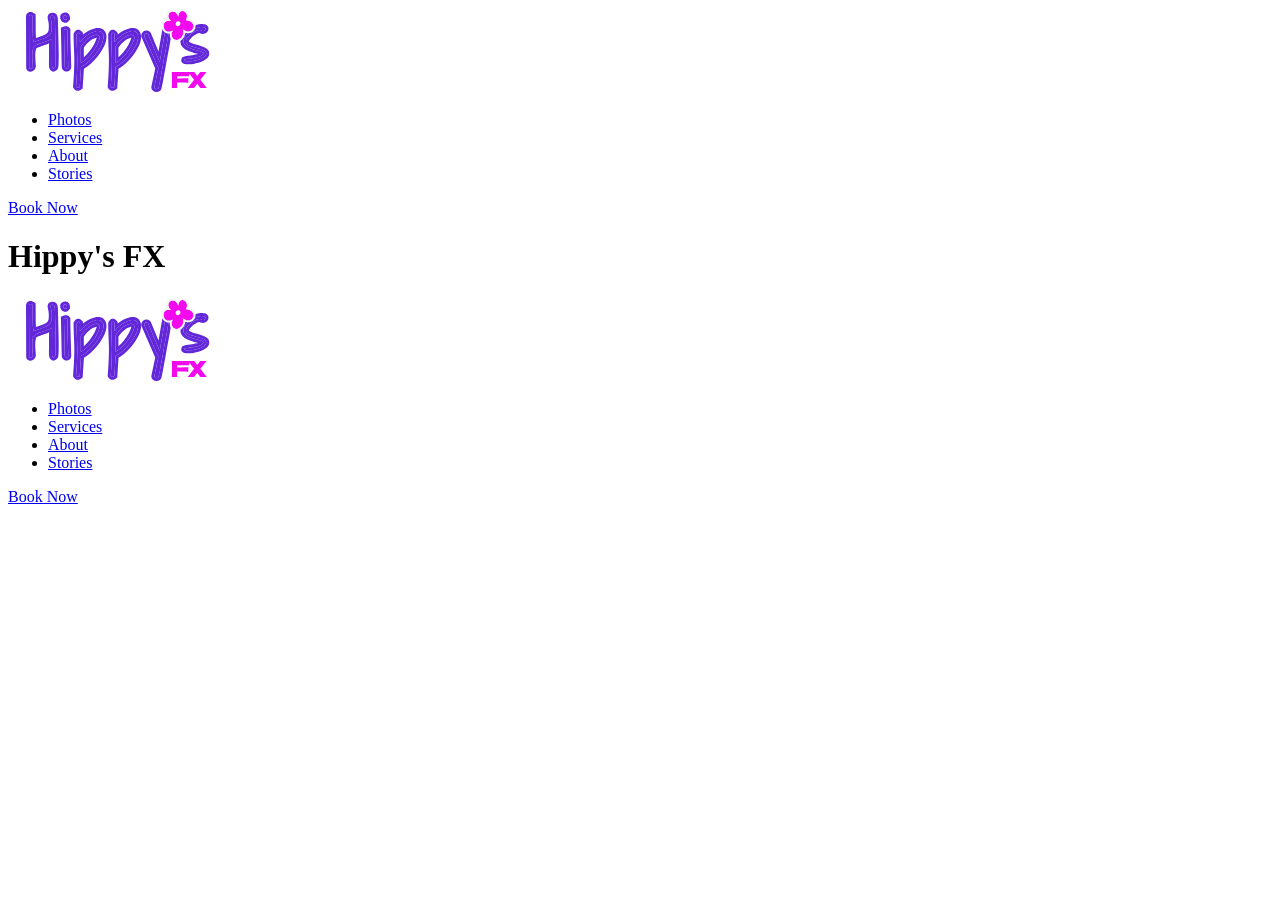
==== index.html @ fdff1d94 "Created html and logo" ====
<html>
	<head>
		<title>Hippy's FX - Face Painter - San Antonio, Texas</title>
	</head>
	<body>
		<nav>
			<a href="index.html" title="Go home">
				<img src="images/hippys-fx-logo.svg" alt="Logo" />
			</a>
			<ul>
				<li><a href="photos.html" title="Go to photos">Photos</a></li>
				<li><a href="services.html" title="Go to services">Services</a></li>
				<li><a href="about.html" title="About our team">About</a></li>
				<li><a href="stories.html" title="Go to stories">Stories</a></li>
			</ul>
			<a href="contact.html" title="Contact us">Book Now</a>
		</nav>
		<h1>Hippy's FX</h1>
		<footer>
			<a href="index.html" title="Go home">
				<img src="images/hippys-fx-logo.svg" alt="Logo" />
			</a>
			<ul>
				<li><a href="photos.html" title="Go to photos">Photos</a></li>
				<li><a href="services.html" title="Go to services">Services</a></li>
				<li><a href="about.html" title="About our team">About</a></li>
				<li><a href="stories.html" title="Go to stories">Stories</a></li>
			</ul>
			<a href="contact.html" title="Contact us">Book Now</a>
		</footer>
	</body>
</html>
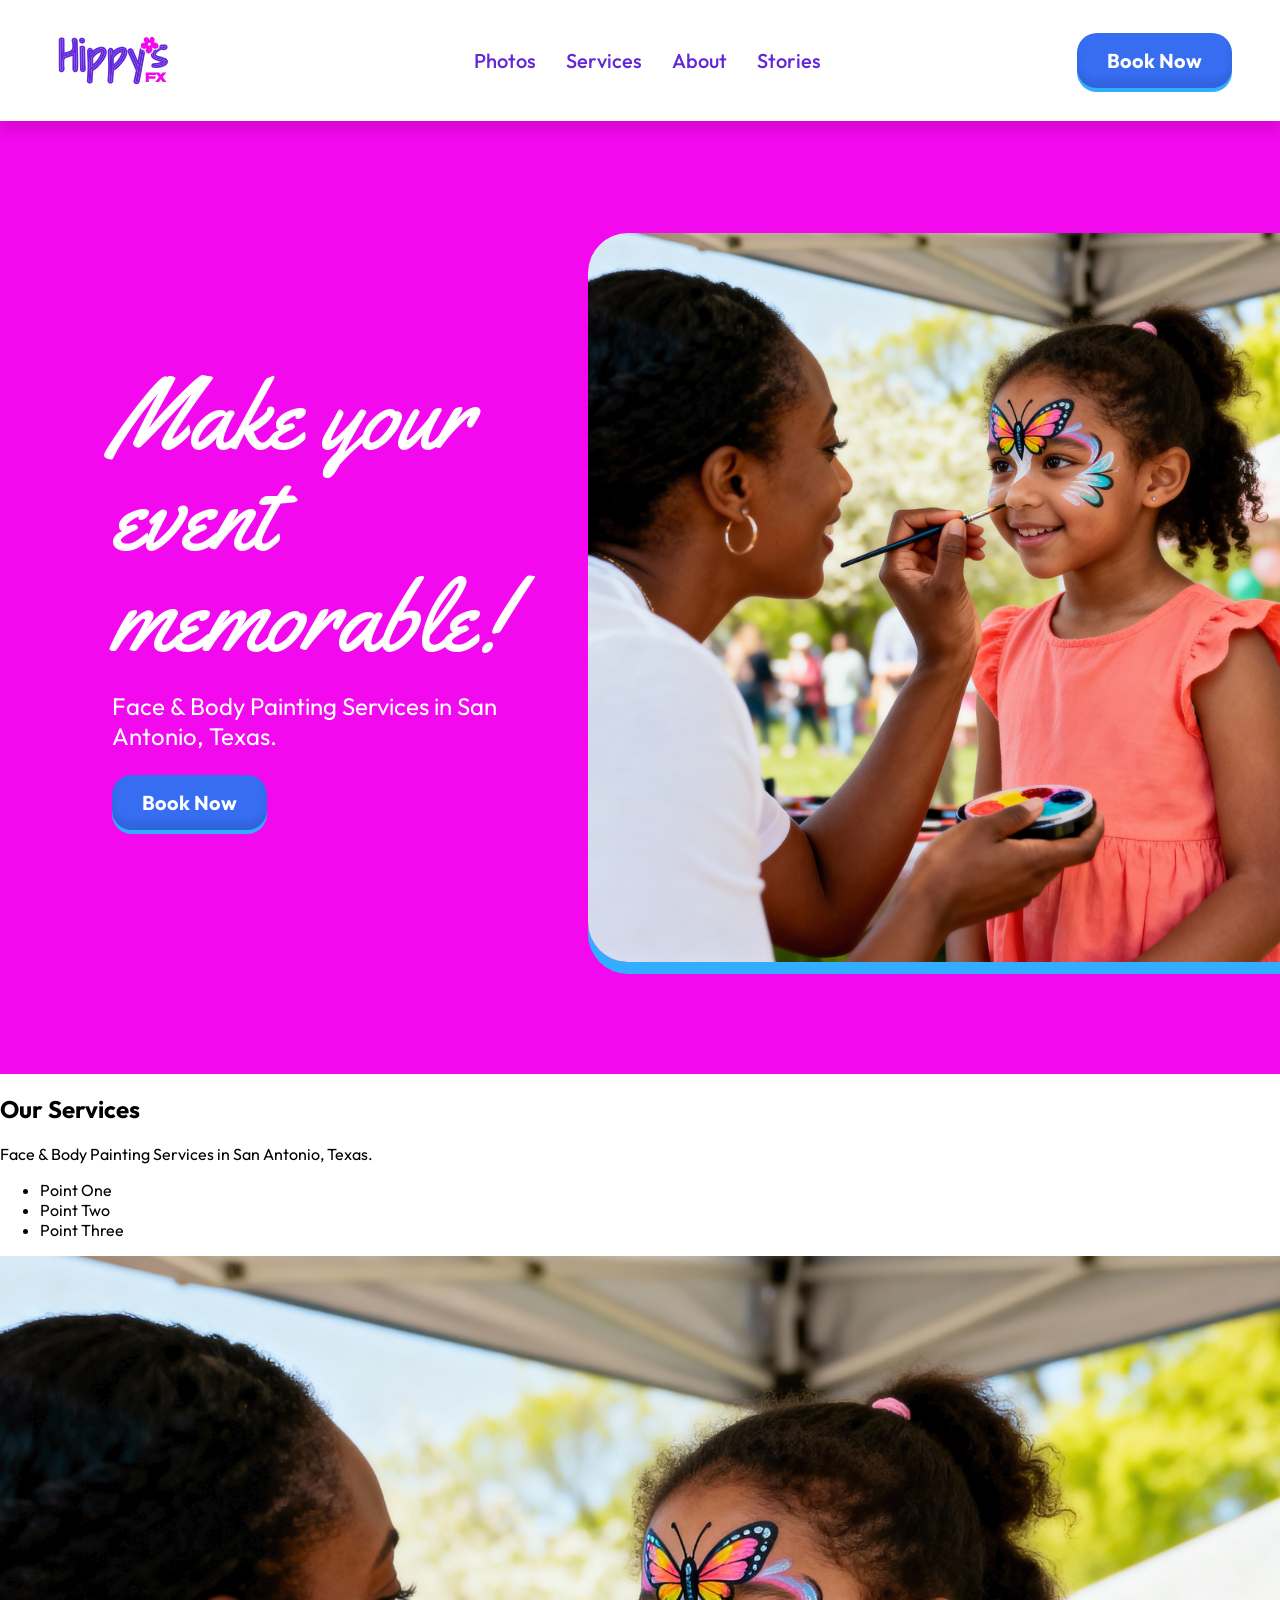
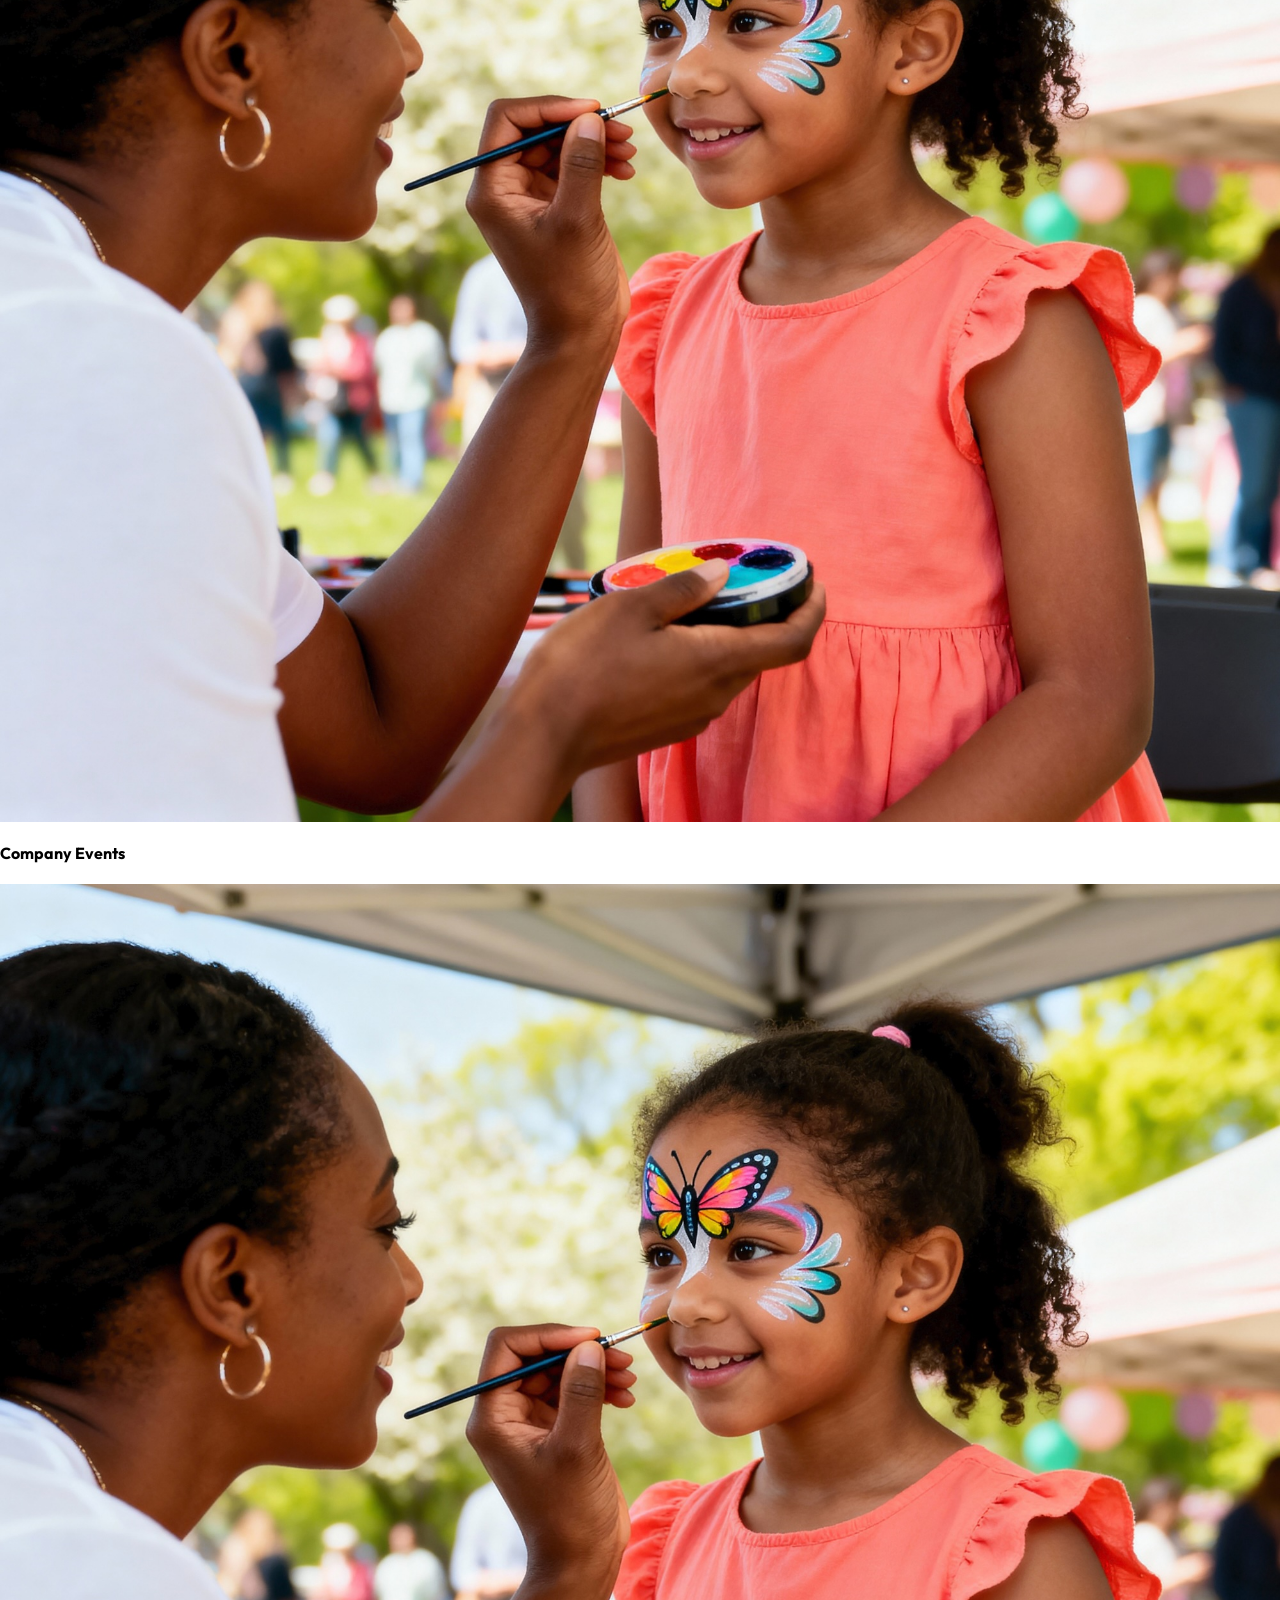
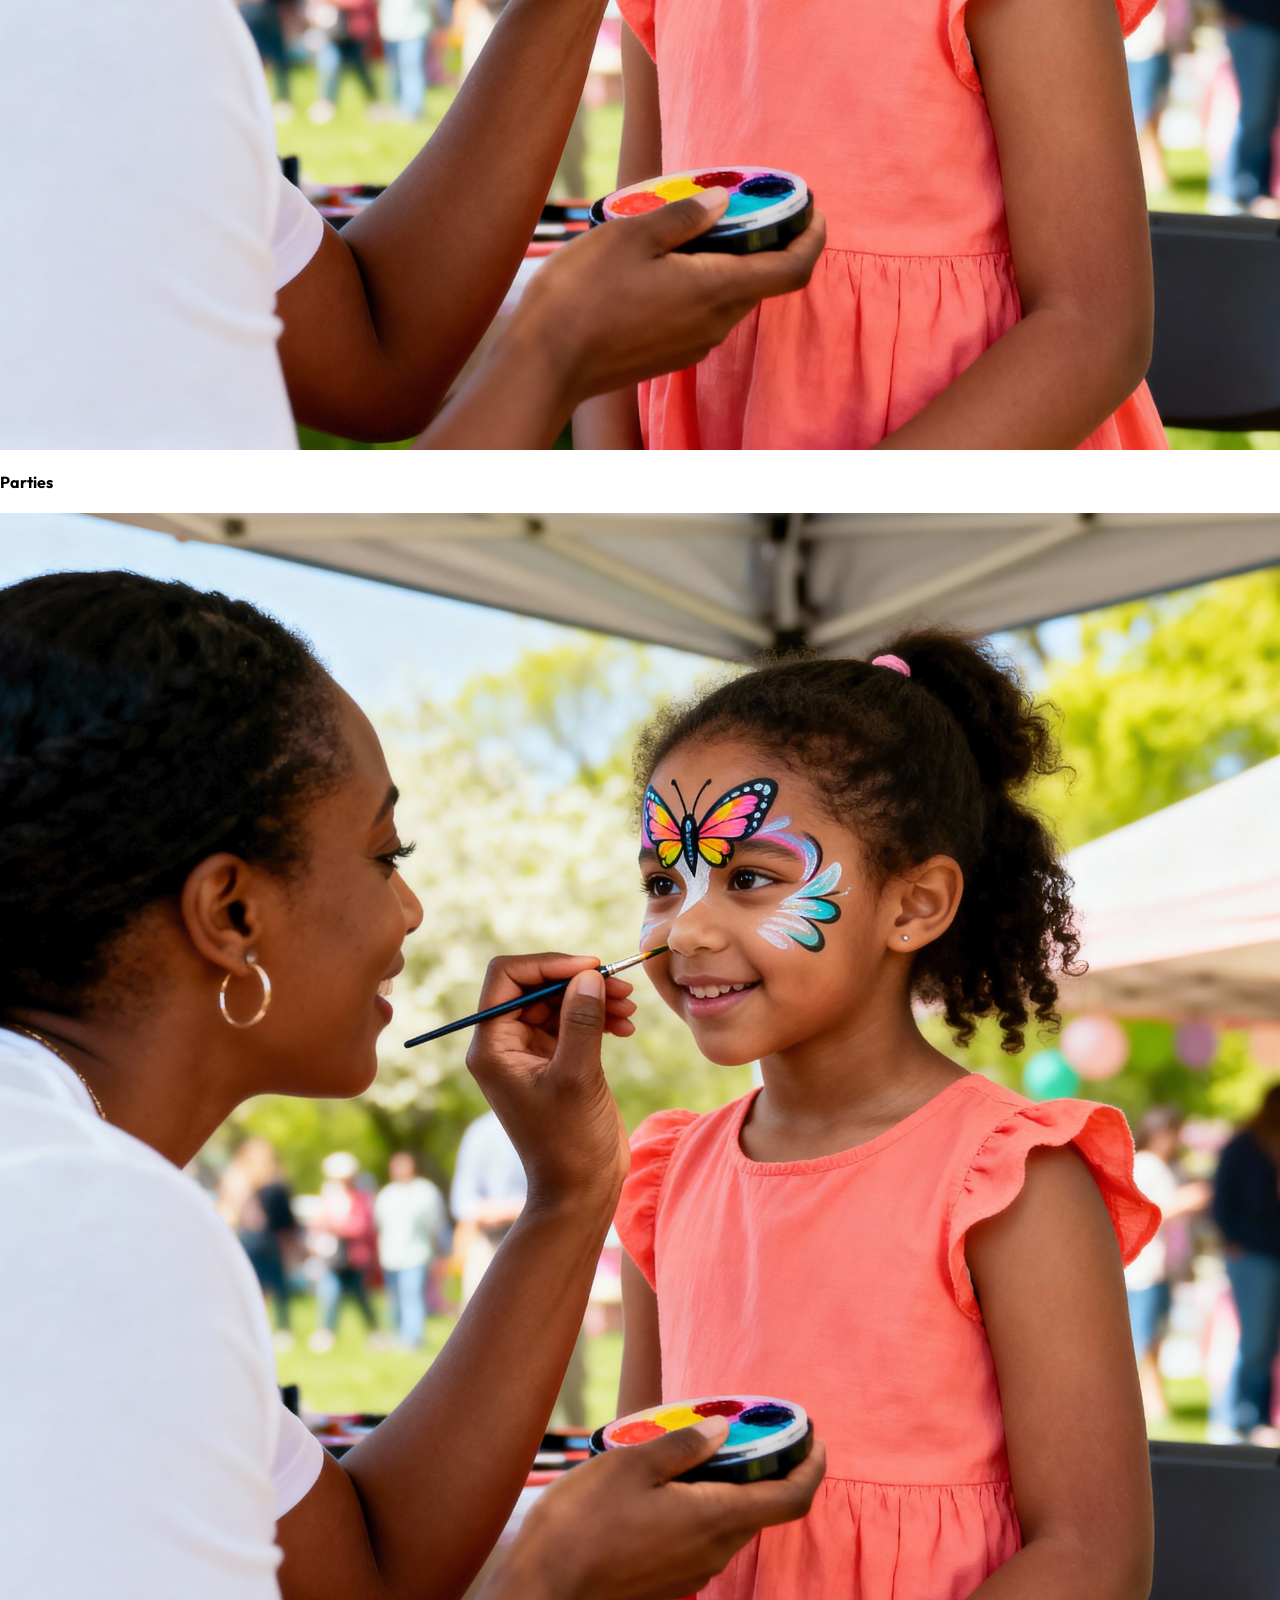
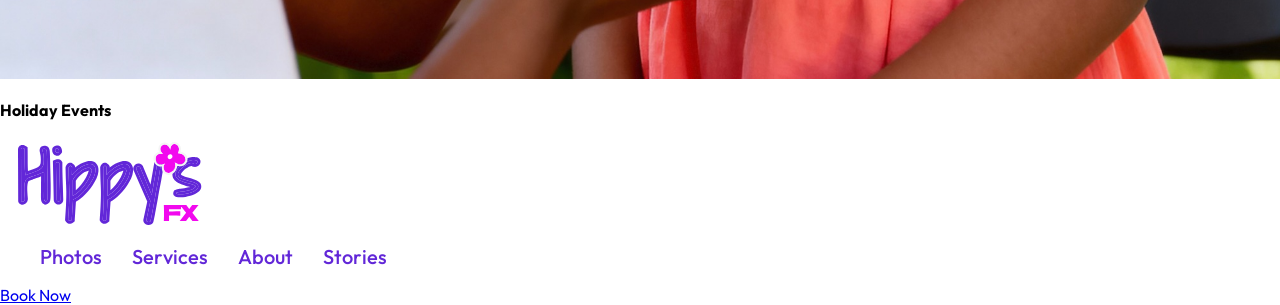
==== commit 42089ebb: "Added CSS" ====
--- a/index.html
+++ b/index.html
@@ -1,26 +1,58 @@
 <html>
 	<head>
 		<title>Hippy's FX - Face Painter - San Antonio, Texas</title>
+		<link href="css/normalize.css" rel="stylesheet" />
+		<link href="css/style.css" rel="stylesheet" />
 	</head>
 	<body>
 		<nav>
-			<a href="index.html" title="Go home">
+			<a href="index.html" title="Go home" class="logo">
 				<img src="images/hippys-fx-logo.svg" alt="Logo" />
 			</a>
-			<ul>
+			<ul class="menu">
 				<li><a href="photos.html" title="Go to photos">Photos</a></li>
 				<li><a href="services.html" title="Go to services">Services</a></li>
 				<li><a href="about.html" title="About our team">About</a></li>
 				<li><a href="stories.html" title="Go to stories">Stories</a></li>
 			</ul>
-			<a href="contact.html" title="Contact us">Book Now</a>
+			<a href="contact.html" title="Contact us" class="btn">Book Now</a>
 		</nav>
-		<h1>Hippy's FX</h1>
+		<section class="hero">
+			<div>
+				<h1>Make your event memorable!</h1>
+				<p>Face & Body Painting Services in San Antonio, Texas.</p>
+				<a href="contact.html" title="Contact us" class="btn">Book Now</a>
+			</div>
+			<img src="images/photo-face-painting.jpg" alt="Photo" />
+		</section>
+		<section>
+			<div>
+				<h2>Our Services</h2>
+				<p>Face & Body Painting Services in San Antonio, Texas.</p>
+				<ul>
+					<li>Point One</li>
+					<li>Point Two</li>
+					<li>Point Three</li>
+				</ul>
+			</div>
+			<div>
+				<img src="images/photo-face-painting.jpg" alt="Photo" />
+				<h4>Company Events</h4>
+			</div>
+			<div>
+				<img src="images/photo-face-painting.jpg" alt="Photo" />
+				<h4>Parties</h4>
+			</div>
+			<div>
+				<img src="images/photo-face-painting.jpg" alt="Photo" />
+				<h4>Holiday Events</h4>
+			</div>
+		</section>
 		<footer>
 			<a href="index.html" title="Go home">
 				<img src="images/hippys-fx-logo.svg" alt="Logo" />
 			</a>
-			<ul>
+			<ul class="menu">
 				<li><a href="photos.html" title="Go to photos">Photos</a></li>
 				<li><a href="services.html" title="Go to services">Services</a></li>
 				<li><a href="about.html" title="About our team">About</a></li>
--- a/css/style.css
+++ b/css/style.css
@@ -0,0 +1,103 @@
+@import url('https://fonts.googleapis.com/css2?family=Outfit:wght@100..900&display=swap');
+@import url('https://fonts.googleapis.com/css2?family=Yellowtail&display=swap');
+
+body {
+	font-family: "Outfit", sans-serif;
+	font-optical-sizing: auto;
+	font-style: normal;
+	line-height: normal;
+}
+
+img {
+	max-width: 100%;
+}
+
+nav {
+	display: flex;
+	justify-content: space-between;
+	align-items: center;
+	padding: 2rem 3rem;
+	background: #FFF;
+	box-shadow: 0 10px 9px 0 rgba(0, 0, 0, 0.10);
+	position: sticky;
+	top: 0;
+}
+
+.logo {
+	width: 130px;
+}
+
+.menu {
+	list-style: none;
+	display: flex;
+	align-items: center;
+	gap: 30px;
+}
+
+.menu a {
+	color: #6227D8;
+	text-align: center;
+	font-size: 20px;
+	font-weight: 500;
+	text-decoration: none;
+}
+
+.menu a:hover {
+	text-decoration: underline;
+}
+
+.btn {
+	display: inline-flex;
+	padding: 15px 30px;
+	justify-content: center;
+	align-items: center;
+	gap: 10px;
+	border-radius: 20px;
+	background: #366DF1;
+	box-shadow: 0 -8px 6px 0 rgba(0, 0, 0, 0.09) inset, 0 4px 0 0 #33ADFF;
+	color: #FFF;
+	text-align: center;
+	font-size: 20px;
+	font-weight: 700;
+	text-decoration: none;
+}
+
+.btn:hover {
+	background: #F209EE;
+}
+
+
+.hero {
+	display: flex;
+	justify-content: space-between;
+	align-items: center;
+	padding: 7rem;
+	gap: 5rem;
+	background: #F209EE;
+	color: #fff;
+}
+
+.hero h1 {
+	font-family: Yellowtail;
+	font-size: 100px;
+	font-weight: 400;
+	line-height: 101.583%; /* 101.583px */
+	margin: 0;
+}
+
+.hero p {
+	font-size: 24px;
+	font-weight: 400;
+}
+
+.hero img {
+	max-width: 800px;
+	border-radius: 40px;
+	box-shadow: 0 12px 0 0 #33ADFF;
+}
+
+
+
+
+
+
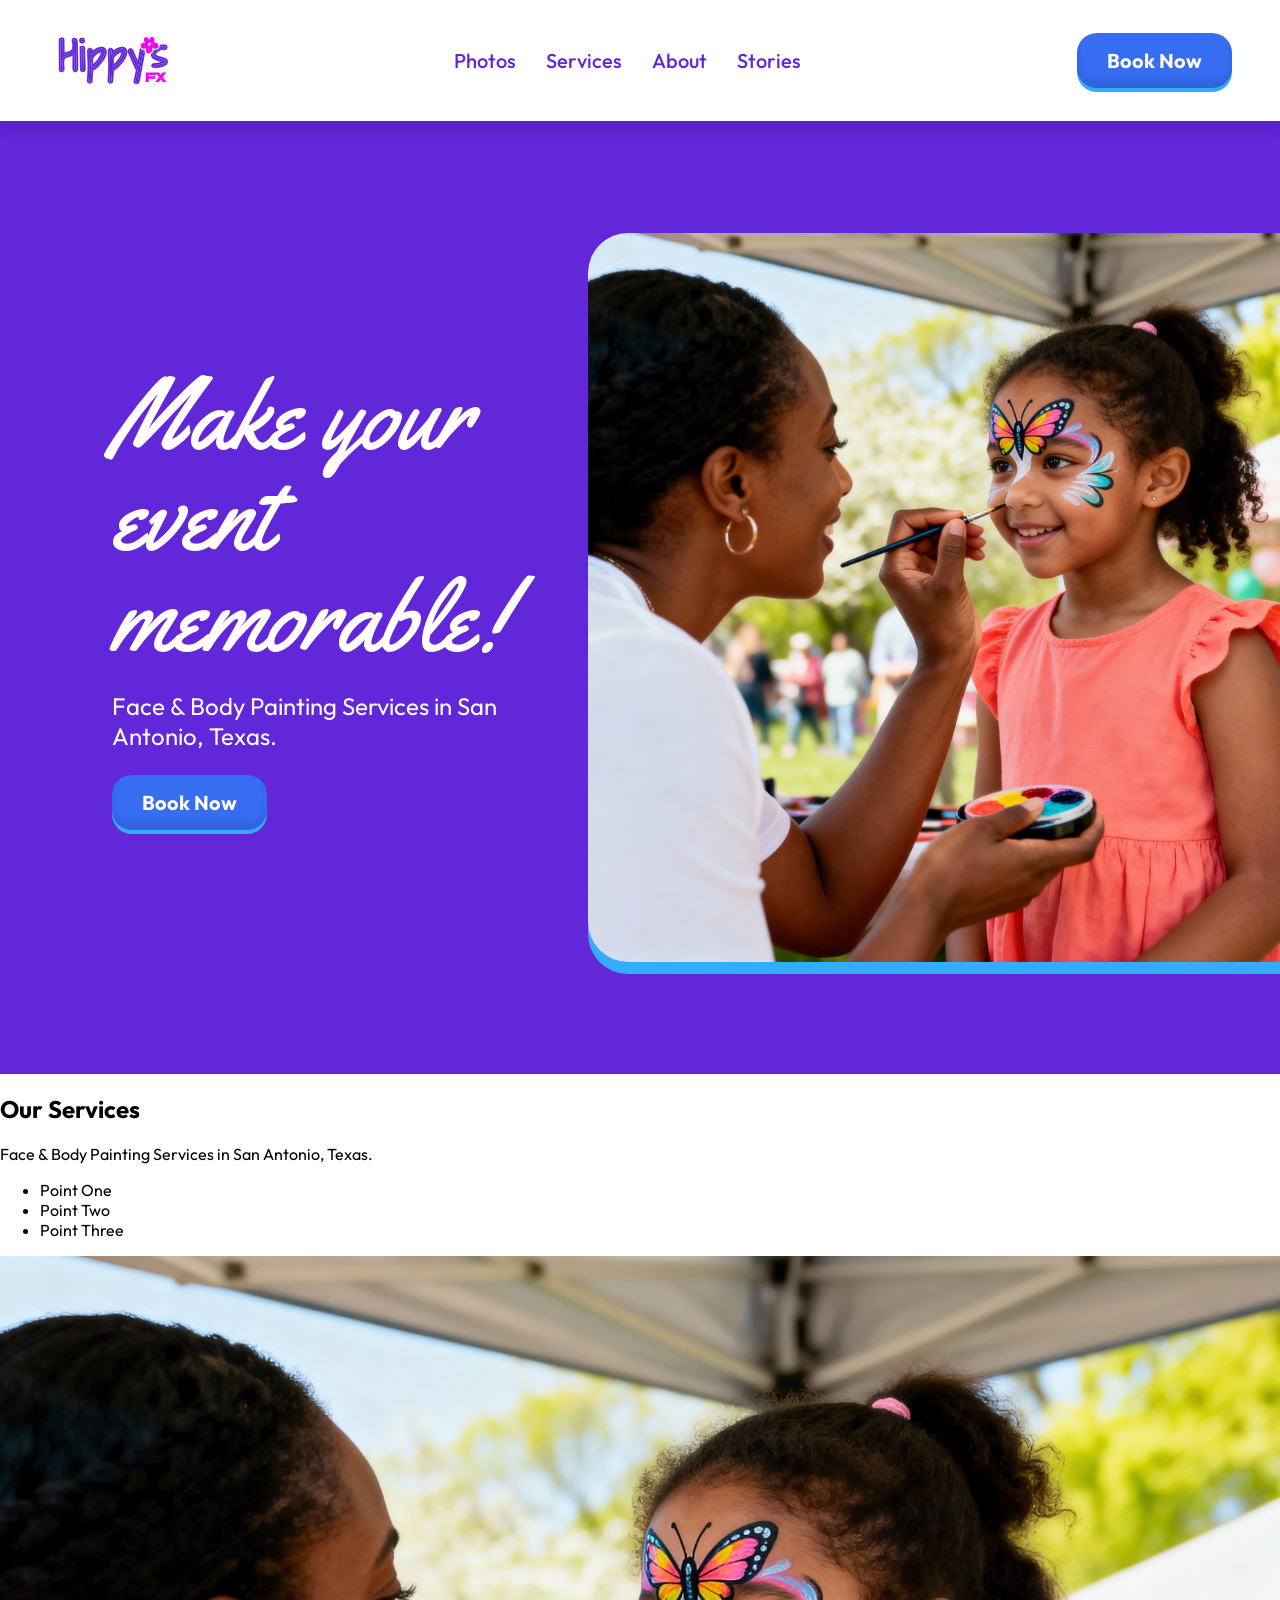
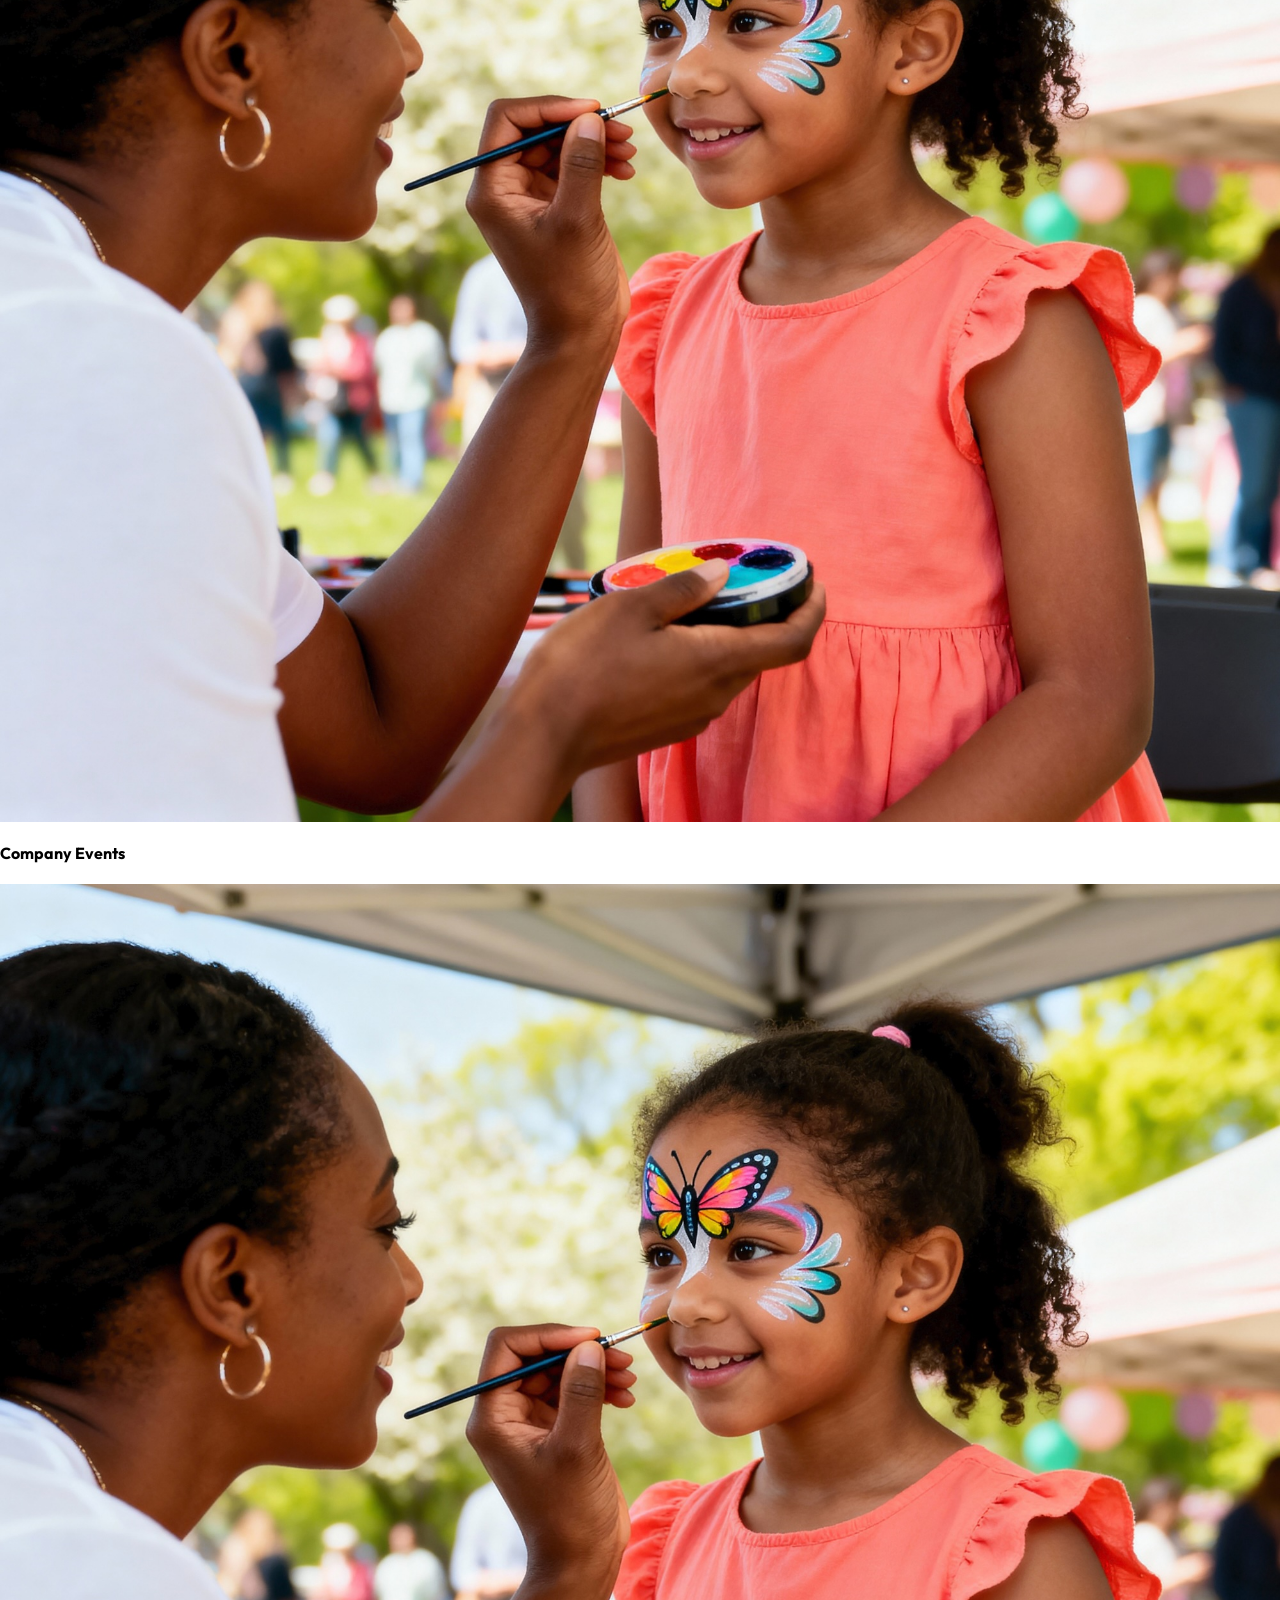
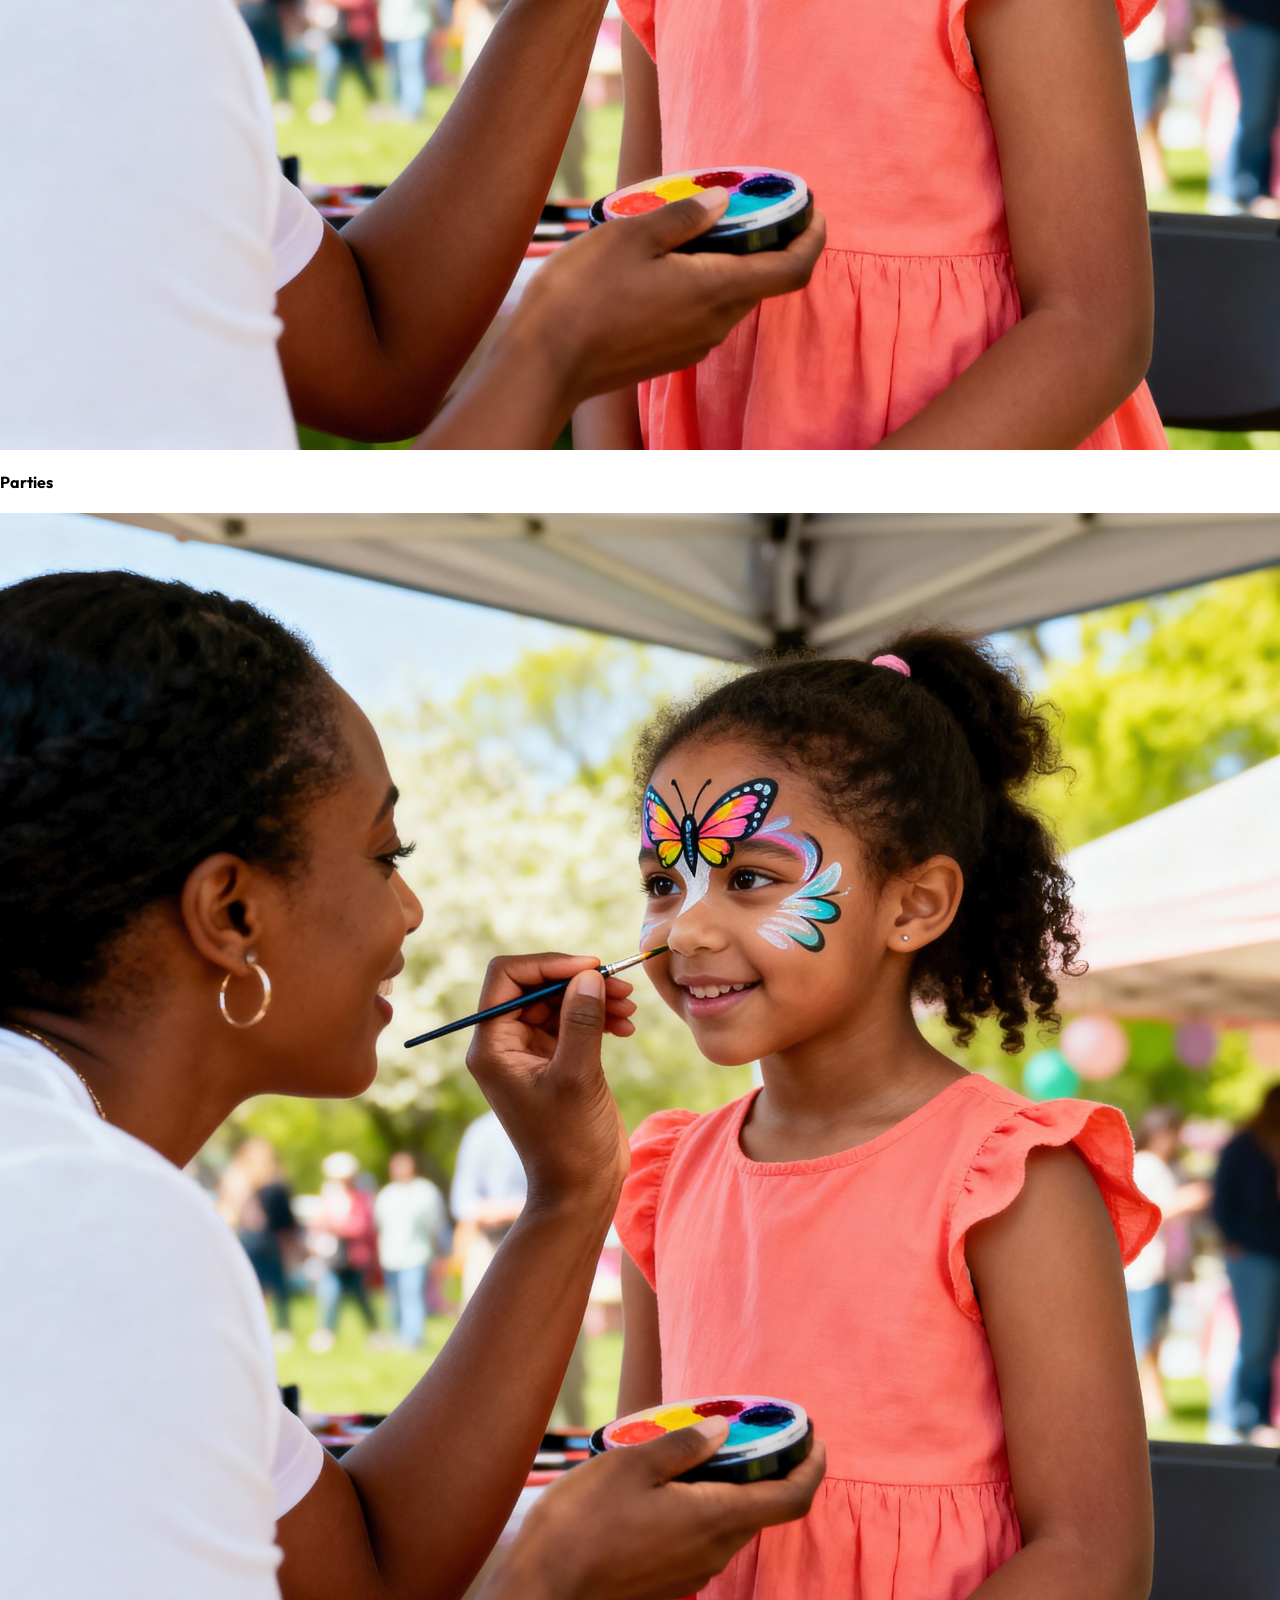
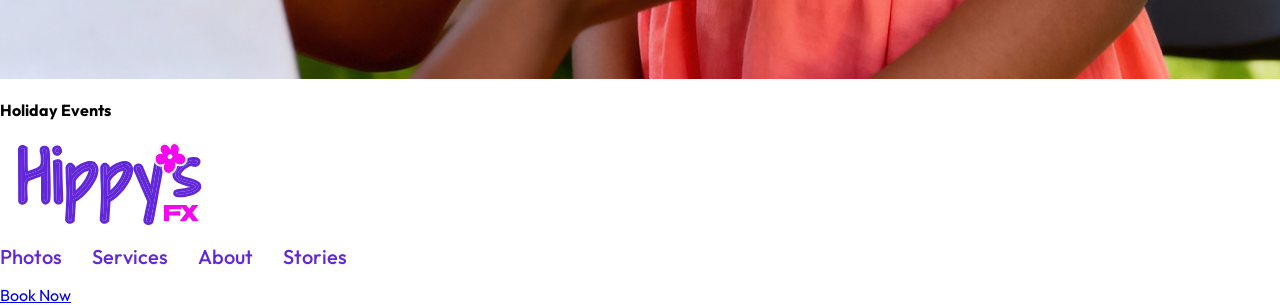
==== commit 0267bc68: "Added Media Queries" ====
--- a/index.html
+++ b/index.html
@@ -3,6 +3,7 @@
 		<title>Hippy's FX - Face Painter - San Antonio, Texas</title>
 		<link href="css/normalize.css" rel="stylesheet" />
 		<link href="css/style.css" rel="stylesheet" />
+		<meta name="viewport" content="width=device-width, initial-scale=1.0">
 	</head>
 	<body>
 		<nav>
--- a/css/style.css
+++ b/css/style.css
@@ -1,8 +1,13 @@
 @import url('https://fonts.googleapis.com/css2?family=Outfit:wght@100..900&display=swap');
 @import url('https://fonts.googleapis.com/css2?family=Yellowtail&display=swap');
 
+:root {
+	--hippysfx-color-primary: #366DF1;
+	--hippysfx-color-secondary: #6227D8;
+}
+
 body {
-	font-family: "Outfit", sans-serif;
+	font-family: Outfit, sans-serif;
 	font-optical-sizing: auto;
 	font-style: normal;
 	line-height: normal;
@@ -23,6 +28,13 @@
 	top: 0;
 }
 
+@media screen and (max-width: 900px) {
+	nav {
+		flex-direction: column;
+		padding: 2rem 1rem;
+	}
+}
+
 .logo {
 	width: 130px;
 }
@@ -32,6 +44,7 @@
 	display: flex;
 	align-items: center;
 	gap: 30px;
+	padding: 0;
 }
 
 .menu a {
@@ -53,7 +66,7 @@
 	align-items: center;
 	gap: 10px;
 	border-radius: 20px;
-	background: #366DF1;
+	background: var(--hippysfx-color-primary);
 	box-shadow: 0 -8px 6px 0 rgba(0, 0, 0, 0.09) inset, 0 4px 0 0 #33ADFF;
 	color: #FFF;
 	text-align: center;
@@ -63,7 +76,7 @@
 }
 
 .btn:hover {
-	background: #F209EE;
+	background: var(--hippysfx-color-secondary);
 }
 
 
@@ -73,7 +86,7 @@
 	align-items: center;
 	padding: 7rem;
 	gap: 5rem;
-	background: #F209EE;
+	background: var(--hippysfx-color-secondary);
 	color: #fff;
 }
 
@@ -91,9 +104,21 @@
 }
 
 .hero img {
-	max-width: 800px;
+	width: 800px;
 	border-radius: 40px;
 	box-shadow: 0 12px 0 0 #33ADFF;
+}
+
+@media screen and (max-width: 900px) {
+	.hero {
+		flex-direction: column;
+		padding: 4rem 2rem;
+	}
+
+	.hero h1 {
+		font-size: 50px;
+		line-height: 80%;
+	}
 }
 
 
